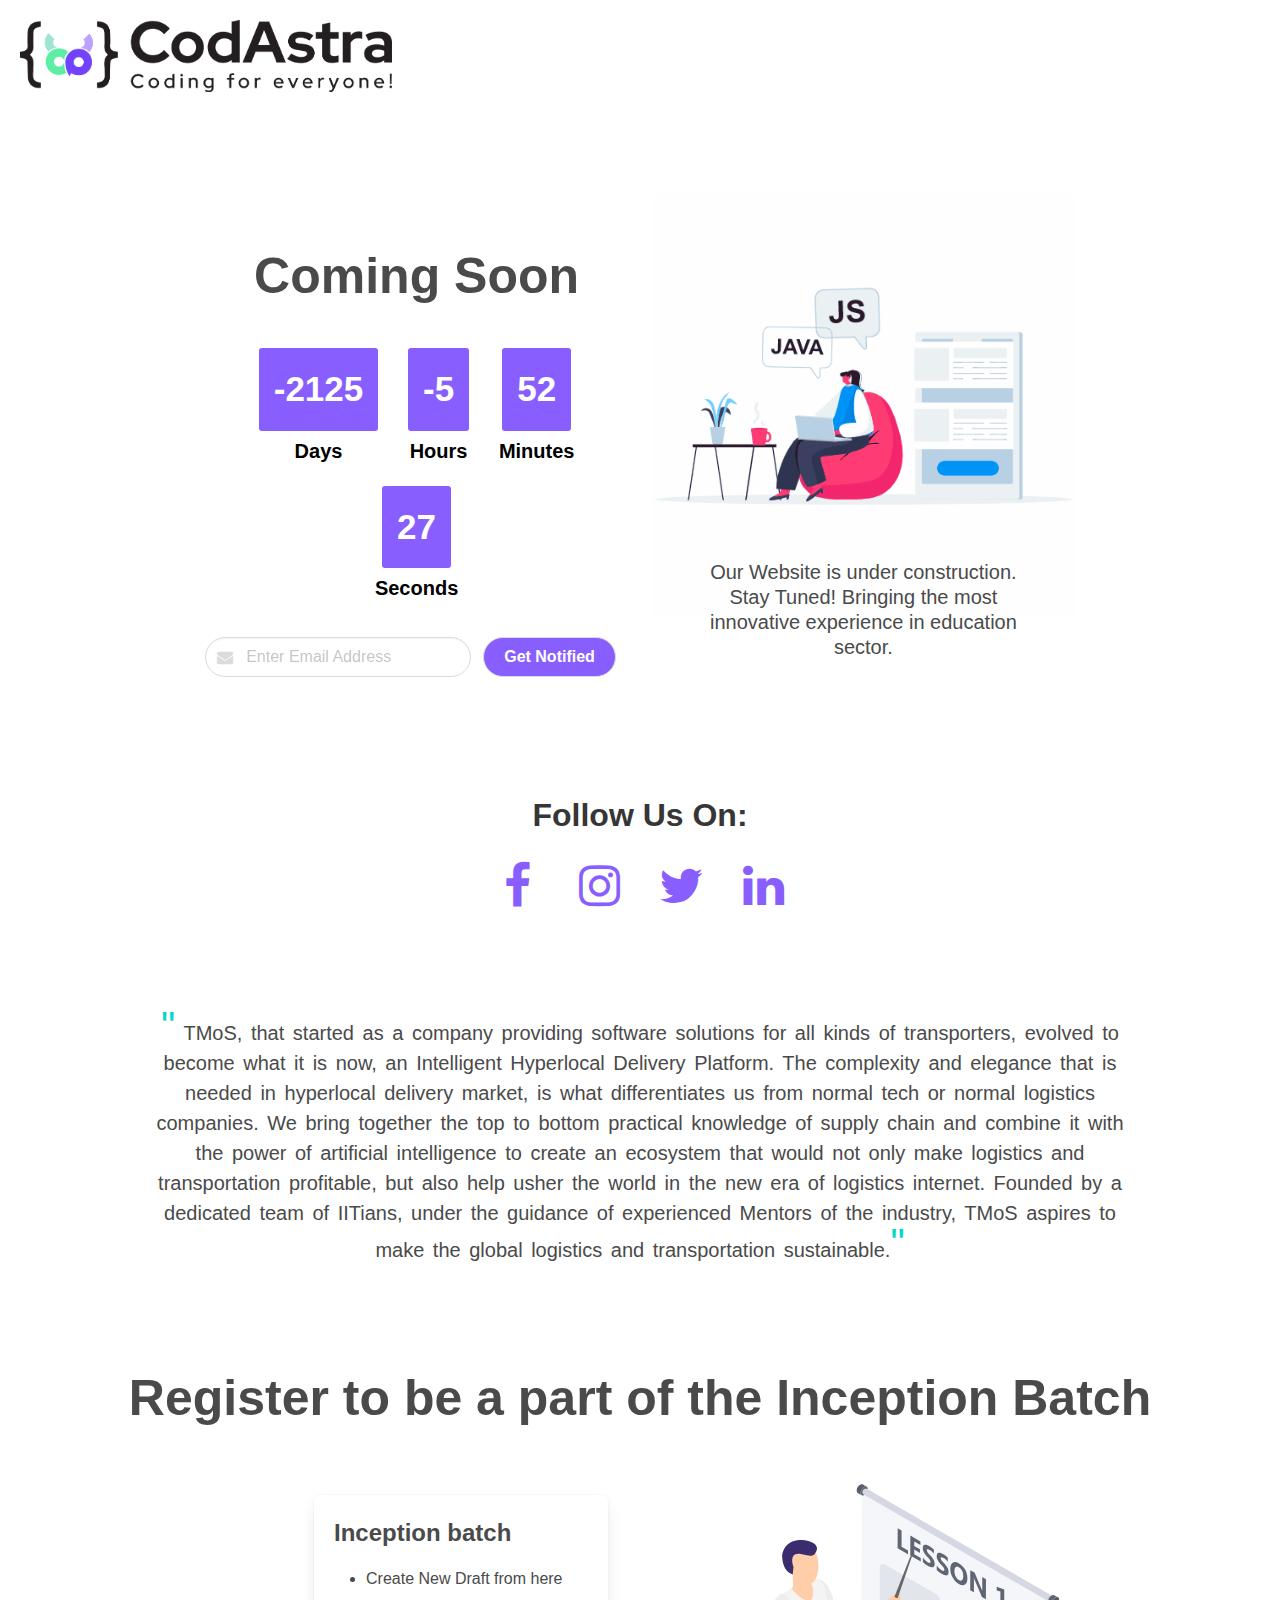
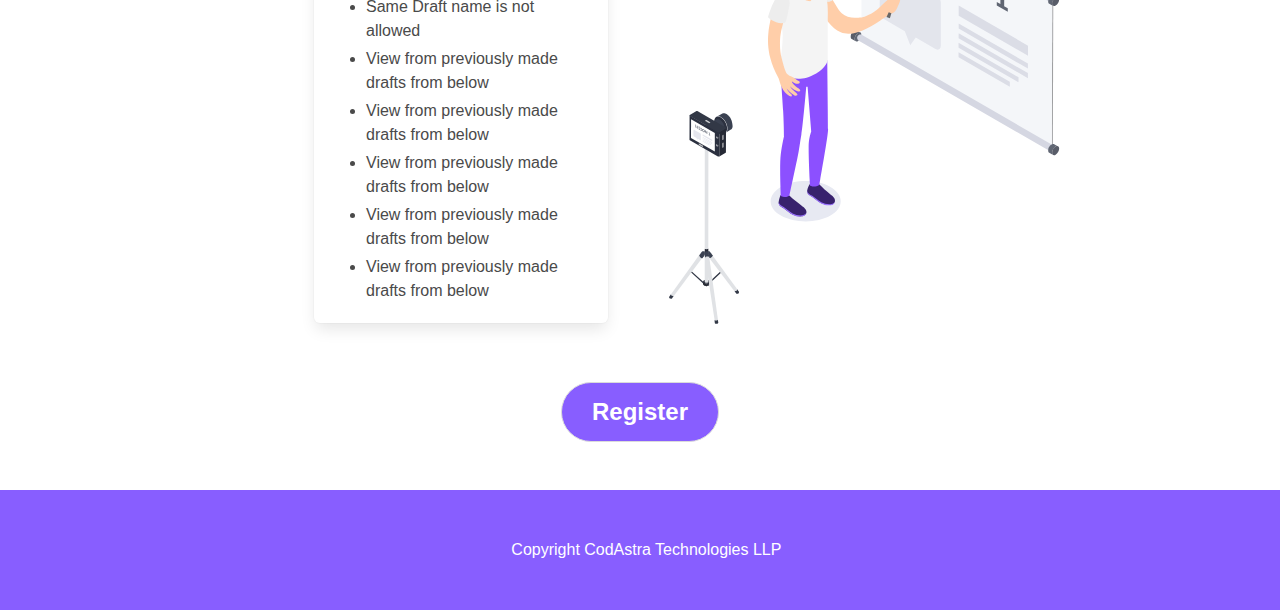
==== index.html @ ada277b2 "Mostly Done" ====
<!DOCTYPE html>
<html lang="en">

<head>
	<meta charset="UTF-8">
	<meta name="viewport" content="width=device-width, initial-scale=1.0">

	<link rel='icon' href='static/img/logo_purple.jpeg' type='image/x-icon'>

	<link rel="stylesheet" href="static/css/bulma.css">
	<!--  Adding Bulma with divided  -->

	<link rel="stylesheet" href="static/css/bulma.calender.css">
	<!--  Adding Bulma with Calender  -->

	<link rel="stylesheet" href="static/css/index.css">
	<!--  Adding Index css file  -->

	<script type="text/javscript" src="static/js/vue.js"></script>
	<!--  Adding Vue JS file  -->

	<script type="text/javscript" src="static/js/axios.min.js"></script>
	<!--  Adding Axios JS file  -->

	<link rel="stylesheet" href="https://cdnjs.cloudflare.com/ajax/libs/font-awesome/4.7.0/css/font-awesome.min.css">
	<!-- Adding CDN based Font Awesome File for icons -->

	<title>CodAstra</title>
</head>

<body>

	<div id="full-page-content">

		<section class="header-container">
			<div class="logo-container">
				<a href="/" class="">
					<img src="static/img/Logo.png" alt="LOGO" class="logo-img">
				</a>
			</div>

		</section>

		<br>
		<br>
		<br>
		<br>
		<br>

		<section class="hero">
			<div class="hero-body has-text-centered panel-1-container">

				<div class="columns is-centered is-vcentered">
					<div class="column">
						<div class="container coming-soon-container">
							<div class="heading-title">
								Coming Soon
							</div>

							<br>

							<div class="clock-container">
								<div id="clockdiv">
									<div>
										<span class="days"></span>
										<div class="smalltext">Days</div>
									</div>
									<div>
										<span class="hours"></span>
										<div class="smalltext">Hours</div>
									</div>
									<div>
										<span class="minutes"></span>
										<div class="smalltext">Minutes</div>
									</div>
									<div>
										<span class="seconds"></span>
										<div class="smalltext">Seconds</div>
									</div>
								</div>
							</div>

							<br>

							<div class="container">
								<div class="notify-container">
									<div class="field is-grouped">
										<p class="control has-icons-left">
											<input class="input is-rounded" name="email" type="email"
												placeholder="Enter Email Address">
											<span class="icon is-small is-left">
												<i class="fa fa-envelope"></i>
											</span>
										</p>
										<p class="control">
											<a class="button get-notified-button is-rounded">
												Get Notified
											</a>
										</p>
									</div>
								</div>
							</div>

						</div>
					</div>
					<div class="column">
						<div class="work-gif-container">
							<img src="static/img/Work.gif" alt="Upwards and Onwards" class="work-gif">
							<div class="subtitle construction-text-container">
								Our Website is under construction. Stay Tuned! Bringing the most innovative experience
								in
								education sector.
							</div>
						</div>
					</div>
				</div>
			</div>
		</section>

		<br>
		<br>
		<br>

		<section class="hero">
			<div class="hero-body is-primary has-text-centered">
				<p class="title follow-us-on-text">Follow Us On:</p>
				<div class="social-media-container">
					<div class="columns is-centered is-vcentered">
						<div>
							<a href="https://www.facebook.com/CodAstra/" target="_blank">
								<div class="column social-media-icon-container">
									<i class="fa fa-facebook fa-3x social-media-icon"></i>
								</div>
							</a>
						</div>
						<div>
							<a href="https://www.instagram.com/codastra.online/" target="_blank">
								<div class="column social-media-icon-container">
									<i class="fa fa-instagram fa-3x social-media-icon"></i>
								</div>
							</a>
						</div>
						<div>
							<a href="https://twitter.com/CodAstra" target="_blank">
								<div class="column social-media-icon-container">
									<i class="fa fa-twitter fa-3x social-media-icon"></i>
								</div>
							</a>
						</div>
						<div>
							<a href="" target="_blank">
								<div class="column social-media-icon-container">
									<i class="fa fa-linkedin fa-3x social-media-icon"></i>
								</div>
							</a>
						</div>
					</div>
					<!-- <i class="fa fa-facebook fa-3x social-media-icon"></i>
				<i class="fa fa-instagram fa-3x social-media-icon"></i>
				<i class="fa fa-twitter fa-3x social-media-icon"></i>
				<i class="fa fa-linkedin fa-3x social-media-icon"></i> -->
				</div>
			</div>
		</section>

		<section class="hero">
			<div class="hero-body has-text-centered">
				<div class="about-us-container">
					<p> <span>"</span> TMoS, that started as a company providing software solutions for all kinds of
						transporters, evolved to become what it is now, an Intelligent Hyperlocal Delivery Platform.


						The complexity and elegance that is needed in hyperlocal delivery market, is what differentiates
						us
						from normal tech or normal logistics companies. We bring together the top to bottom practical
						knowledge of supply chain and combine it with the power of artificial intelligence to create an
						ecosystem that would not only make logistics and transportation profitable, but also help usher
						the
						world in the new era of logistics internet.


						Founded by a dedicated team of IITians, under the guidance of experienced Mentors of the
						industry,
						TMoS aspires to make the global logistics and transportation sustainable.<span>"</span></p>
				</div>
			</div>
		</section>

		<section class="hero">
			<div class="hero-body has-text-centered">
				<div class="container">
					<div class="heading-title">
						Register to be a part of the Inception Batch
					</div>
				</div>
		</section>

		<section class="hero">

			<div class="columns is-centered is-vcentered">
				<div class="column">
					<div class="batch-detail-container">
						<div class="box">
							<div class="content">
								<span class="has-text-weight-bold is-size-4 has-text-centered">Inception batch</span>
								<ul class="has-text-weight-light is-size-6 has-text-left">
									<li>Create New Draft from here</li>
									<li>Same Draft name is not allowed</li>
									<li>View from previously made drafts from below</li>
									<li>View from previously made drafts from below</li>
									<li>View from previously made drafts from below</li>
									<li>View from previously made drafts from below</li>
									<li>View from previously made drafts from below</li>
								</ul>
							</div>
						</div>
					</div>

				</div>
				<div class="column">
					<div class="school-img-container">
						<img src="static/img/school.svg" alt="Upwards and Onwards" class="school-img">
					</div>
				</div>
			</div>


		</section>

		<section class="hero">
			<div class="hero-body has-text-centered">
				<div>
					<button onclick="OpenOverlay()"
						class="button is-rounded is-large get-notified-button">Register</button>
				</div>
			</div>
		</section>

		<section class="hero is-bold footer-container">
			<div class="hero-body has-text-centered">
				<div class="">
					Copyright CodAstra Technologies LLP
				</div>
			</div>
		</section>

	</div>


	<div id="overlay-screen-container" class="is-overlay hide has-text-centered">
		<div id="overlay-screen">
			<!-- <div class="close-overlay-container">
				<i class="fa fa-times fa-4x"></i>
			</div> -->
			<div class="box iframe-container">
				<iframe
					src="https://docs.google.com/forms/d/e/1FAIpQLSe2VGXxbp8G7Xzz7P6N_aWl7wgMdz8MO_cA-KsNht53uawTnw/viewform?embedded=true"
					width="840" height="800" frameborder="0" marginheight="0" marginwidth="0">
					Loading…
				</iframe>
			</div>
		</div>
	</div>


	<!-- Adding JS below -->
	<script src="static/js/index.js"></script>

</body>

</html>
---- static/css/index.css ----
.header-container {
	left: 0px;
	right: 0px;
	top: 0px;
	max-height: 200px;
	overflow: hidden;
	padding: 20px;
}

.logo-container {
	object-fit: cover;
	max-width: 30%;
}

.logo-img {
	max-height: 100%;
	width: 100%;
}

.panel-1-container {
	padding-bottom: 0px;
	padding-top: 0px;
}

.coming-soon-container {
	margin-left: 30%;
	/* padding-right: 10px; */
}

.heading-title {
	font-size: 50px;
	font-weight: 900;
}

.notify-container {
	margin: auto;
	width: 450px;
}

.work-gif-container {
	margin-right: 30%;
}

.work-gif {
	margin-bottom: -15%;
	margin-top: -15%;
}

/* Codepen Timer CSS */

#clockdiv {
	font-family: sans-serif;
	color: #ffffff;
	display: inline-block;
	font-weight: 100;
	text-align: center;
	font-size: 35px;
}

#clockdiv>div {
	padding: 10px;
	border-radius: 3px;
	background: #ffffff;
	display: inline-block;
}

#clockdiv div>span {
	padding: 15px;
	border-radius: 3px;
	font-weight: bold;
	background: #885eff;
	display: inline-block;
}

.smalltext {
	padding-top: 5px;
	font-size: 20px;
	font-weight: bold;
	color: rgb(0, 0, 0);
}

.get-notified-button {
	background-color: #885eff;
	color: #ffffff;
	font-weight: bold;
}

.construction-text-container {
	width: 82%;
	margin: auto;
}

.follow-us-on-text {
	margin-bottom: 20px;
}

.social-media-container {
	max-width: 30%;
	margin: auto;
}

.social-media-icon-container {
	border-radius: 50%;
	color: rgb(136, 94, 255);
	cursor: pointer;
	width: 82px;
	height: 82px;
	vertical-align: middle;
}

.social-media-icon {
	padding-top: 5px;
}

.social-media-icon-container:hover {
	background-color: #885eff;
	color: #ffffff;
	box-shadow: 0 4px 8px 0 rgba(0, 0, 0, 0.2), 0 6px 20px 0 rgba(0, 0, 0, 0.19);

}

.about-us-container {
	word-spacing: 3px;
	line-height: 30px;
	padding-left: 10%;
	padding-right: 10%;
	padding-top: 0px;
}

.about-us-container p {
	font-size: 20px;
}

.about-us-container p span {
	font-size: 40px;
	color: rgb(5, 216, 195);
}

.batch-detail-container {
	width: 50%;
	padding-right: 20px;
	float: right;
}

/* .school-img-container {
	object-fit: cover;
	margin: 20%;
} */

.school-img-container {
	margin-right: 30%;
	height: 50vh;
	object-fit: scale-down;
}

.school-img {
	max-height: 100%;
}

.footer-container {
	background-color: #885eff;
	margin-right: -1%;
	color: #ffffff;
}

.hide {
	display: none;
}

#overlay-screen-container {
    background-color: rgba(0, 0, 0, 0.7);
    position:fixed;
    width:100%;
    height:100%;
    top:0px;
    left:0px;
    z-index:1000;
}

.overlay-screen {
	/* background-color: rgba(0, 0, 0, 0.2); */
}

.iframe-container {
	background-color: rgba(0, 0, 0, 0.2);
	/* max-height: 80%;
	vertical-align: middle;
	overflow: scroll; */
}

/* .close-overlay-container {
	right: 0px;
	cursor: pointer;
} */
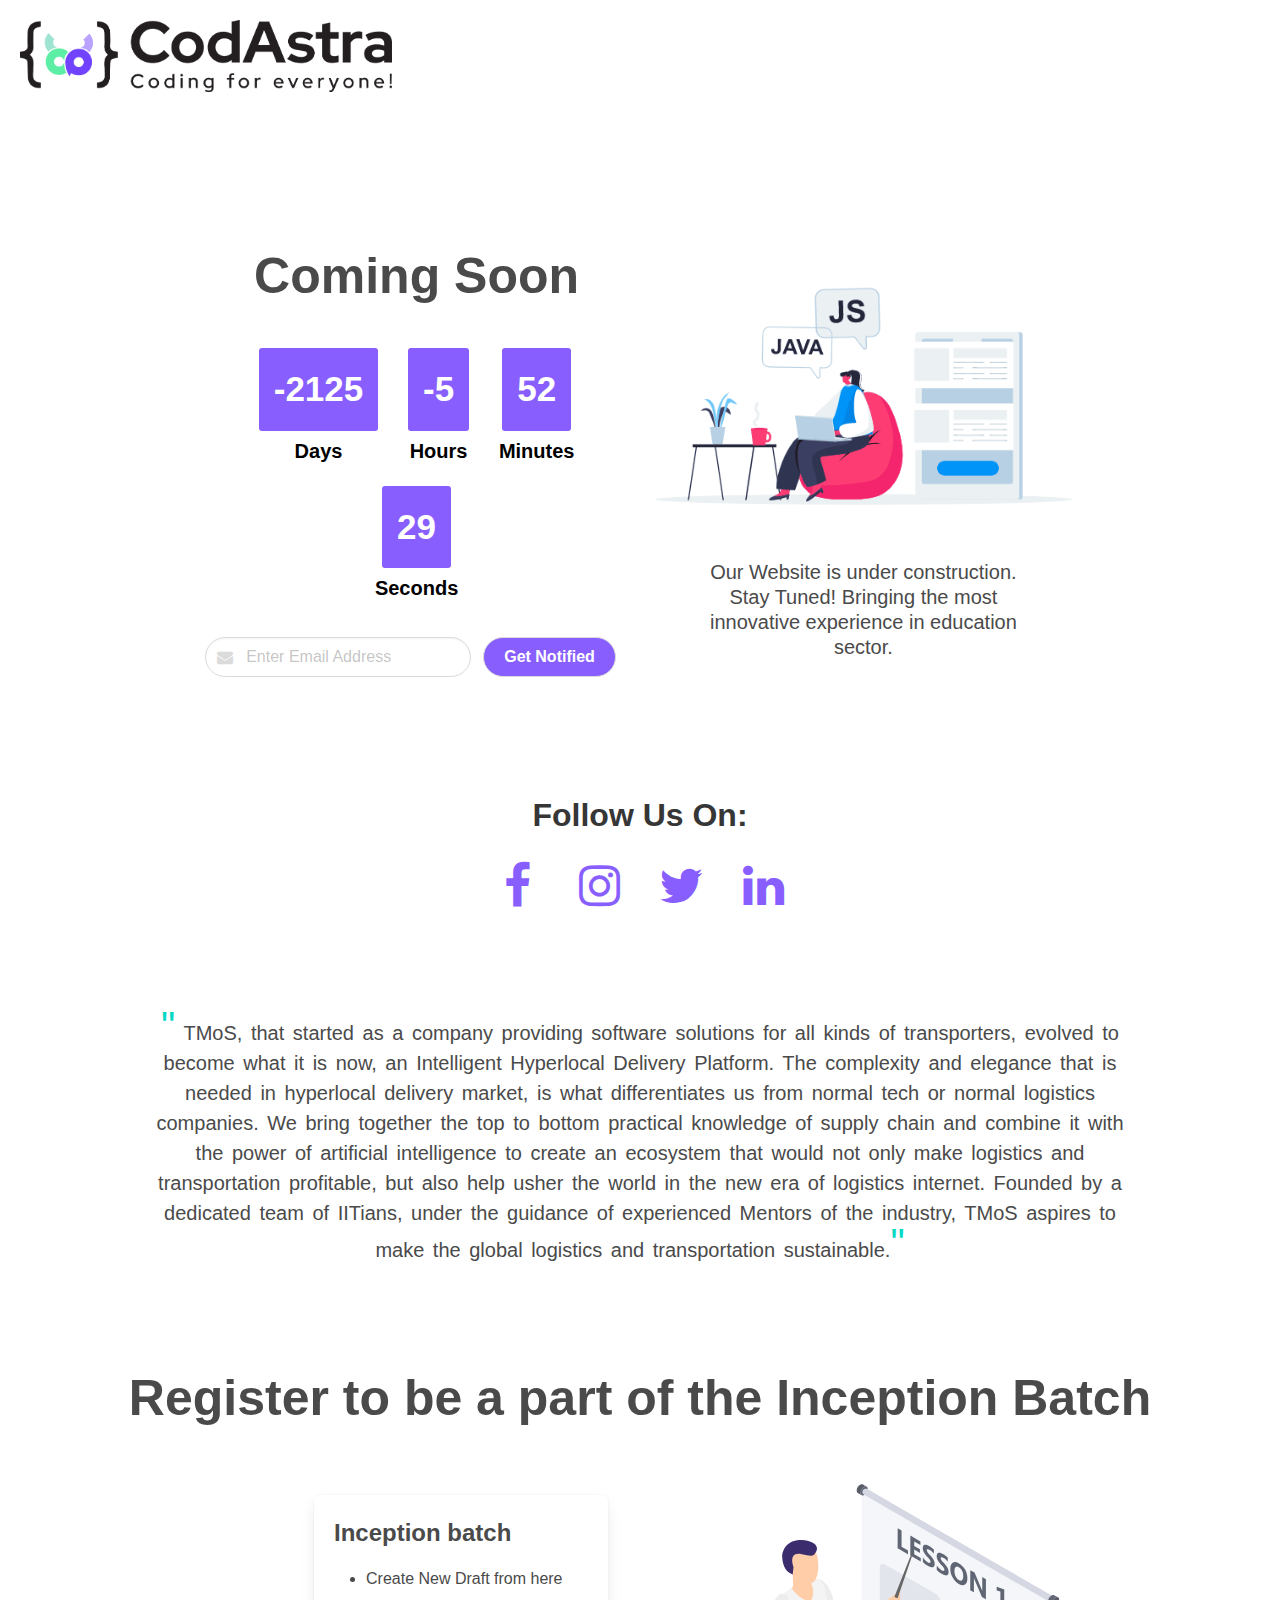
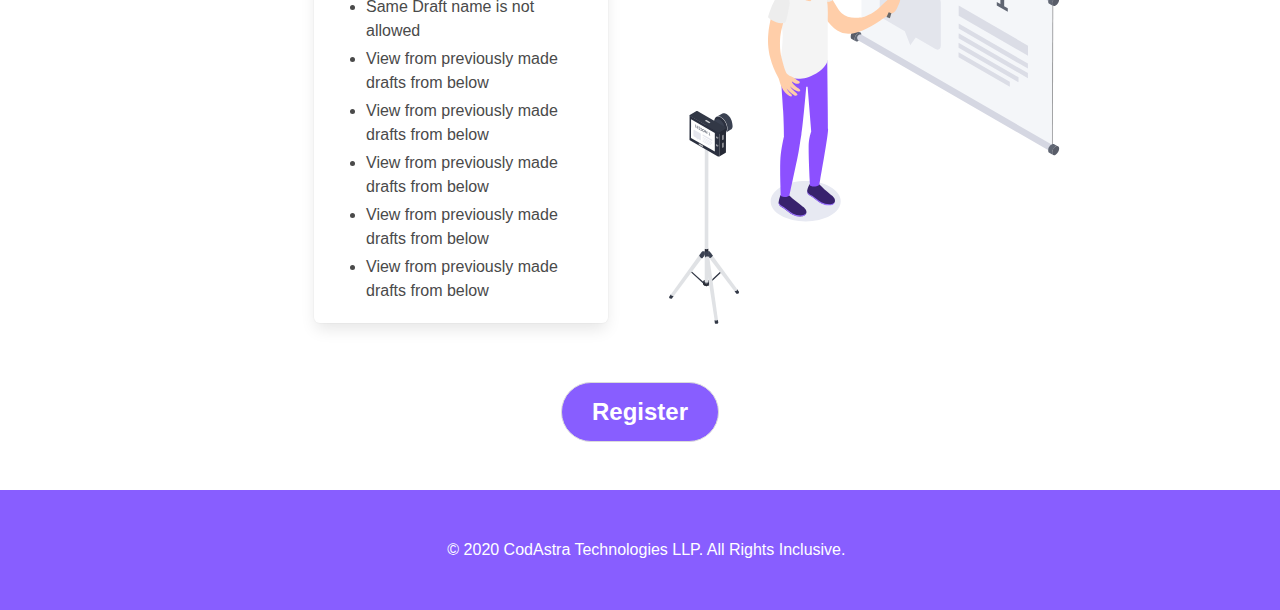
==== commit 1a5778a3: "About page completed" ====
--- a/index.html
+++ b/index.html
@@ -22,6 +22,8 @@
 	<script type="text/javscript" src="static/js/axios.min.js"></script>
 	<!--  Adding Axios JS file  -->
 
+	<script src="static/js/smtp.js"></script>
+	<!-- Adding SMTP js file -->
 	<link rel="stylesheet" href="https://cdnjs.cloudflare.com/ajax/libs/font-awesome/4.7.0/css/font-awesome.min.css">
 	<!-- Adding CDN based Font Awesome File for icons -->
 
@@ -239,7 +241,7 @@
 		<section class="hero is-bold footer-container">
 			<div class="hero-body has-text-centered">
 				<div class="">
-					Copyright CodAstra Technologies LLP
+					&copy; 2020 CodAstra Technologies LLP. All Rights Inclusive.
 				</div>
 			</div>
 		</section>
--- a/static/css/index.css
+++ b/static/css/index.css
@@ -168,7 +168,7 @@
 }
 
 #overlay-screen-container {
-    background-color: rgba(0, 0, 0, 0.7);
+    background-color: rgba(0, 0, 0, 0.8);
     position:fixed;
     width:100%;
     height:100%;
@@ -182,7 +182,7 @@
 }
 
 .iframe-container {
-	background-color: rgba(0, 0, 0, 0.2);
+	background-color: rgba(0, 0, 0, 0.1);
 	/* max-height: 80%;
 	vertical-align: middle;
 	overflow: scroll; */
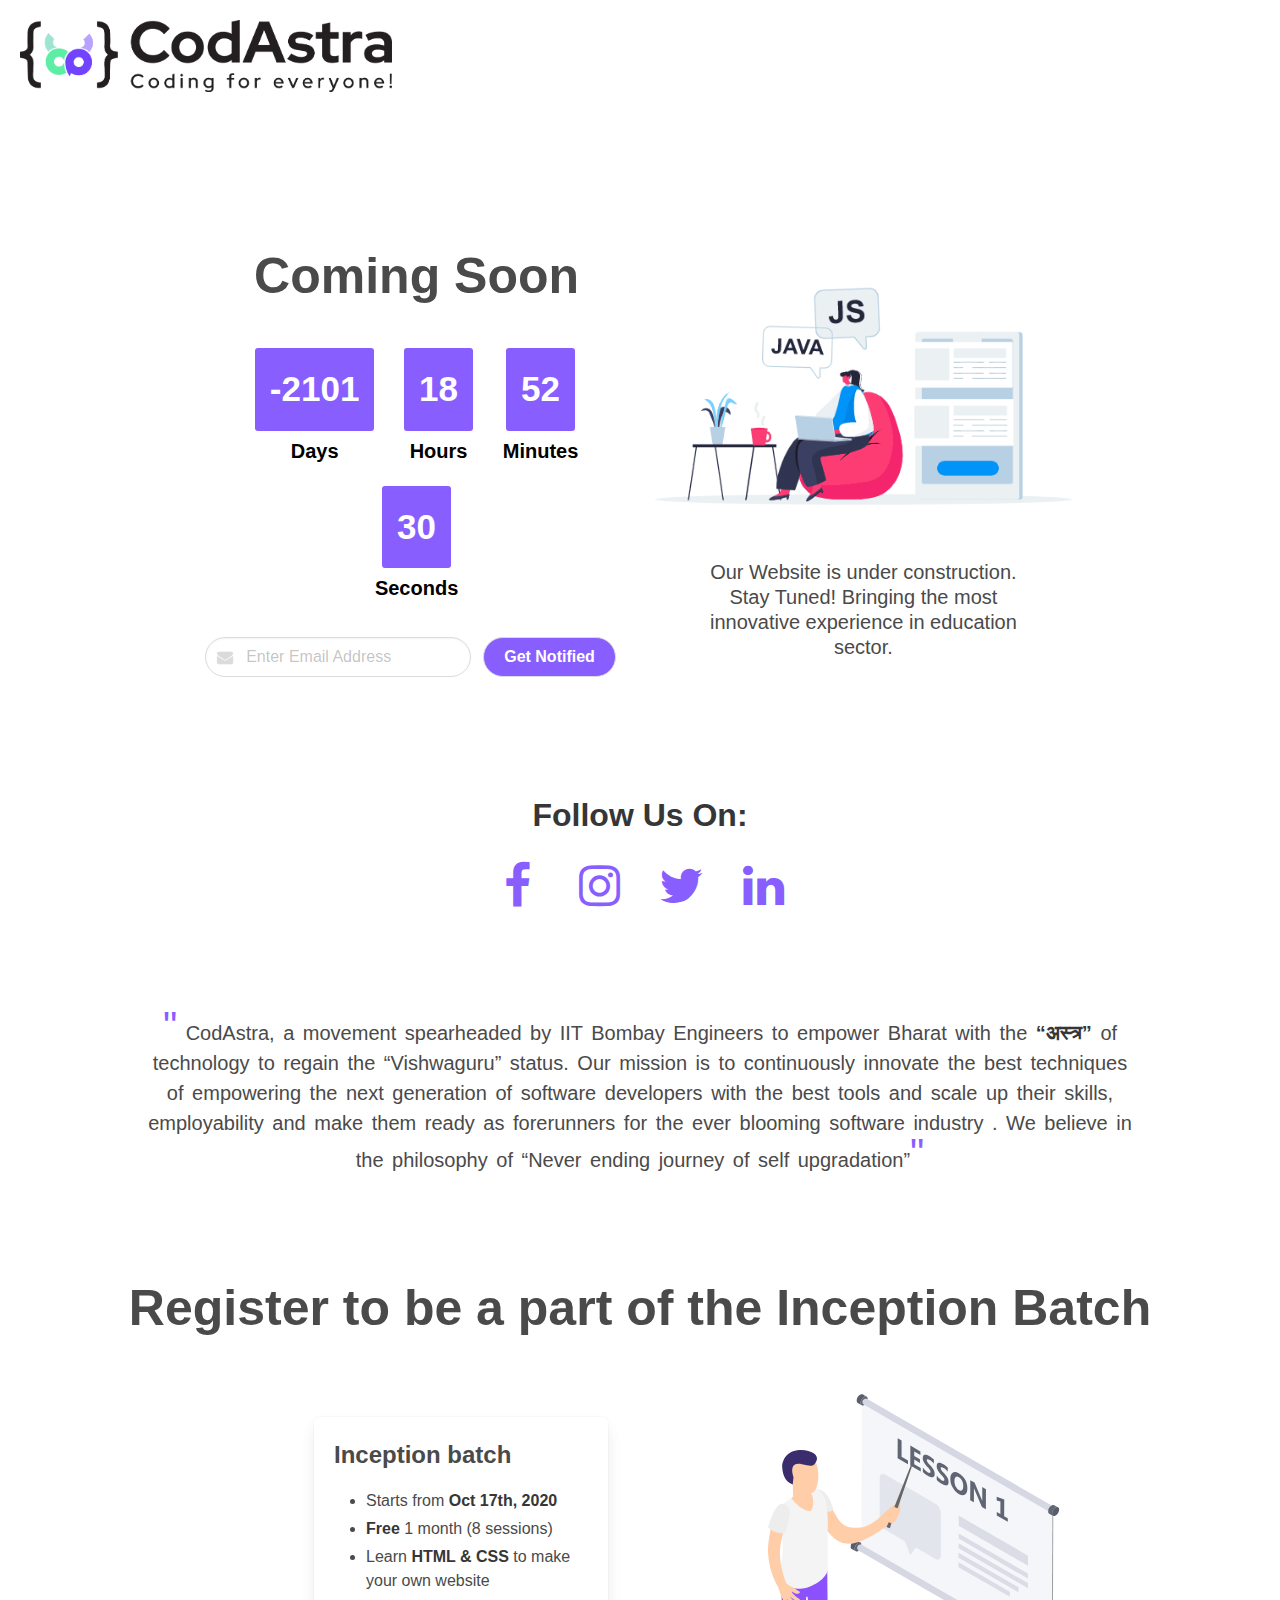
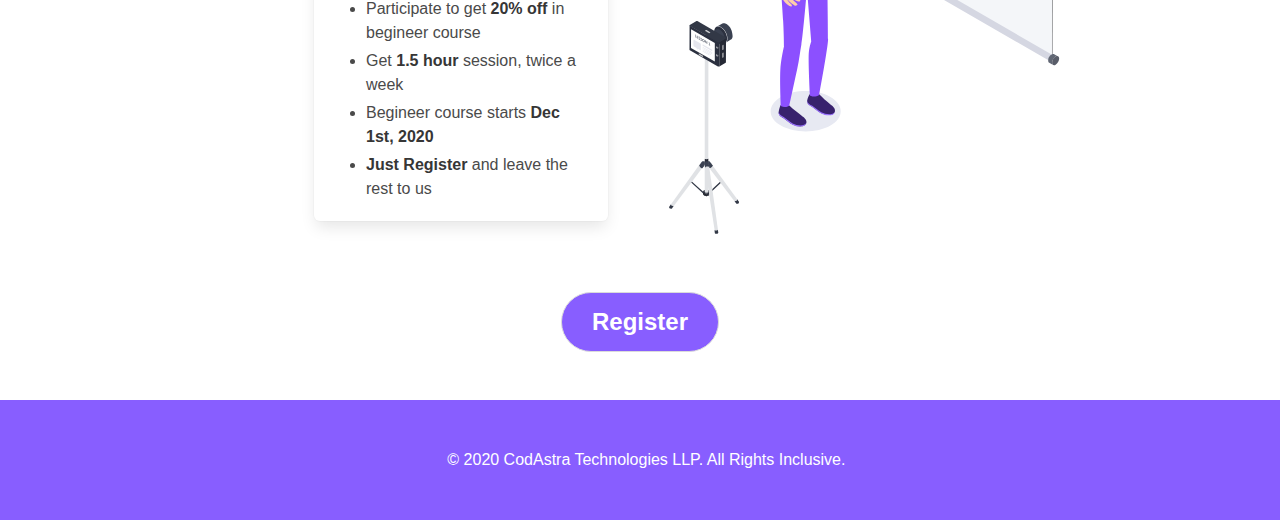
==== commit e0992045: "Web version ready" ====
--- a/index.html
+++ b/index.html
@@ -109,9 +109,8 @@
 						<div class="work-gif-container">
 							<img src="static/img/Work.gif" alt="Upwards and Onwards" class="work-gif">
 							<div class="subtitle construction-text-container">
-								Our Website is under construction. Stay Tuned! Bringing the most innovative experience
-								in
-								education sector.
+								<span>Our Website is under construction. Stay Tuned! Bringing the most innovative experience
+								in education sector.</span>
 							</div>
 						</div>
 					</div>
@@ -157,10 +156,6 @@
 							</a>
 						</div>
 					</div>
-					<!-- <i class="fa fa-facebook fa-3x social-media-icon"></i>
-				<i class="fa fa-instagram fa-3x social-media-icon"></i>
-				<i class="fa fa-twitter fa-3x social-media-icon"></i>
-				<i class="fa fa-linkedin fa-3x social-media-icon"></i> -->
 				</div>
 			</div>
 		</section>
@@ -168,22 +163,10 @@
 		<section class="hero">
 			<div class="hero-body has-text-centered">
 				<div class="about-us-container">
-					<p> <span>"</span> TMoS, that started as a company providing software solutions for all kinds of
-						transporters, evolved to become what it is now, an Intelligent Hyperlocal Delivery Platform.
-
-
-						The complexity and elegance that is needed in hyperlocal delivery market, is what differentiates
-						us
-						from normal tech or normal logistics companies. We bring together the top to bottom practical
-						knowledge of supply chain and combine it with the power of artificial intelligence to create an
-						ecosystem that would not only make logistics and transportation profitable, but also help usher
-						the
-						world in the new era of logistics internet.
-
-
-						Founded by a dedicated team of IITians, under the guidance of experienced Mentors of the
-						industry,
-						TMoS aspires to make the global logistics and transportation sustainable.<span>"</span></p>
+					<p> <span>"</span> CodAstra, a movement spearheaded by IIT Bombay Engineers to empower Bharat with the <strong>“अस्त्र”</strong> of technology to regain
+						the “Vishwaguru” status. Our mission is to continuously innovate the best techniques of empowering the next generation of software
+						developers with the best tools and  scale up their skills, employability and make them ready  as forerunners for the ever blooming
+						software industry . We believe in the philosophy of “Never ending journey of self upgradation”<span>"</span></p>
 				</div>
 			</div>
 		</section>
@@ -206,13 +189,13 @@
 							<div class="content">
 								<span class="has-text-weight-bold is-size-4 has-text-centered">Inception batch</span>
 								<ul class="has-text-weight-light is-size-6 has-text-left">
-									<li>Create New Draft from here</li>
-									<li>Same Draft name is not allowed</li>
-									<li>View from previously made drafts from below</li>
-									<li>View from previously made drafts from below</li>
-									<li>View from previously made drafts from below</li>
-									<li>View from previously made drafts from below</li>
-									<li>View from previously made drafts from below</li>
+									<li>Starts from <strong>Oct 17th, 2020</strong></li>
+									<li><strong>Free</strong> 1 month (8 sessions)</li>
+									<li>Learn <strong>HTML & CSS</strong> to make your own website</li>
+									<li>Participate to get <strong>20% off</strong> in begineer course</li>
+									<li>Get <strong>1.5 hour</strong> session, twice a week</li>
+									<li>Begineer course starts <strong>Dec 1st, 2020</strong></li>
+									<li><strong>Just Register</strong> and leave the rest to us</li>
 								</ul>
 							</div>
 						</div>
--- a/static/css/index.css
+++ b/static/css/index.css
@@ -133,7 +133,7 @@
 
 .about-us-container p span {
 	font-size: 40px;
-	color: rgb(5, 216, 195);
+	color: #885eff;
 }
 
 .batch-detail-container {
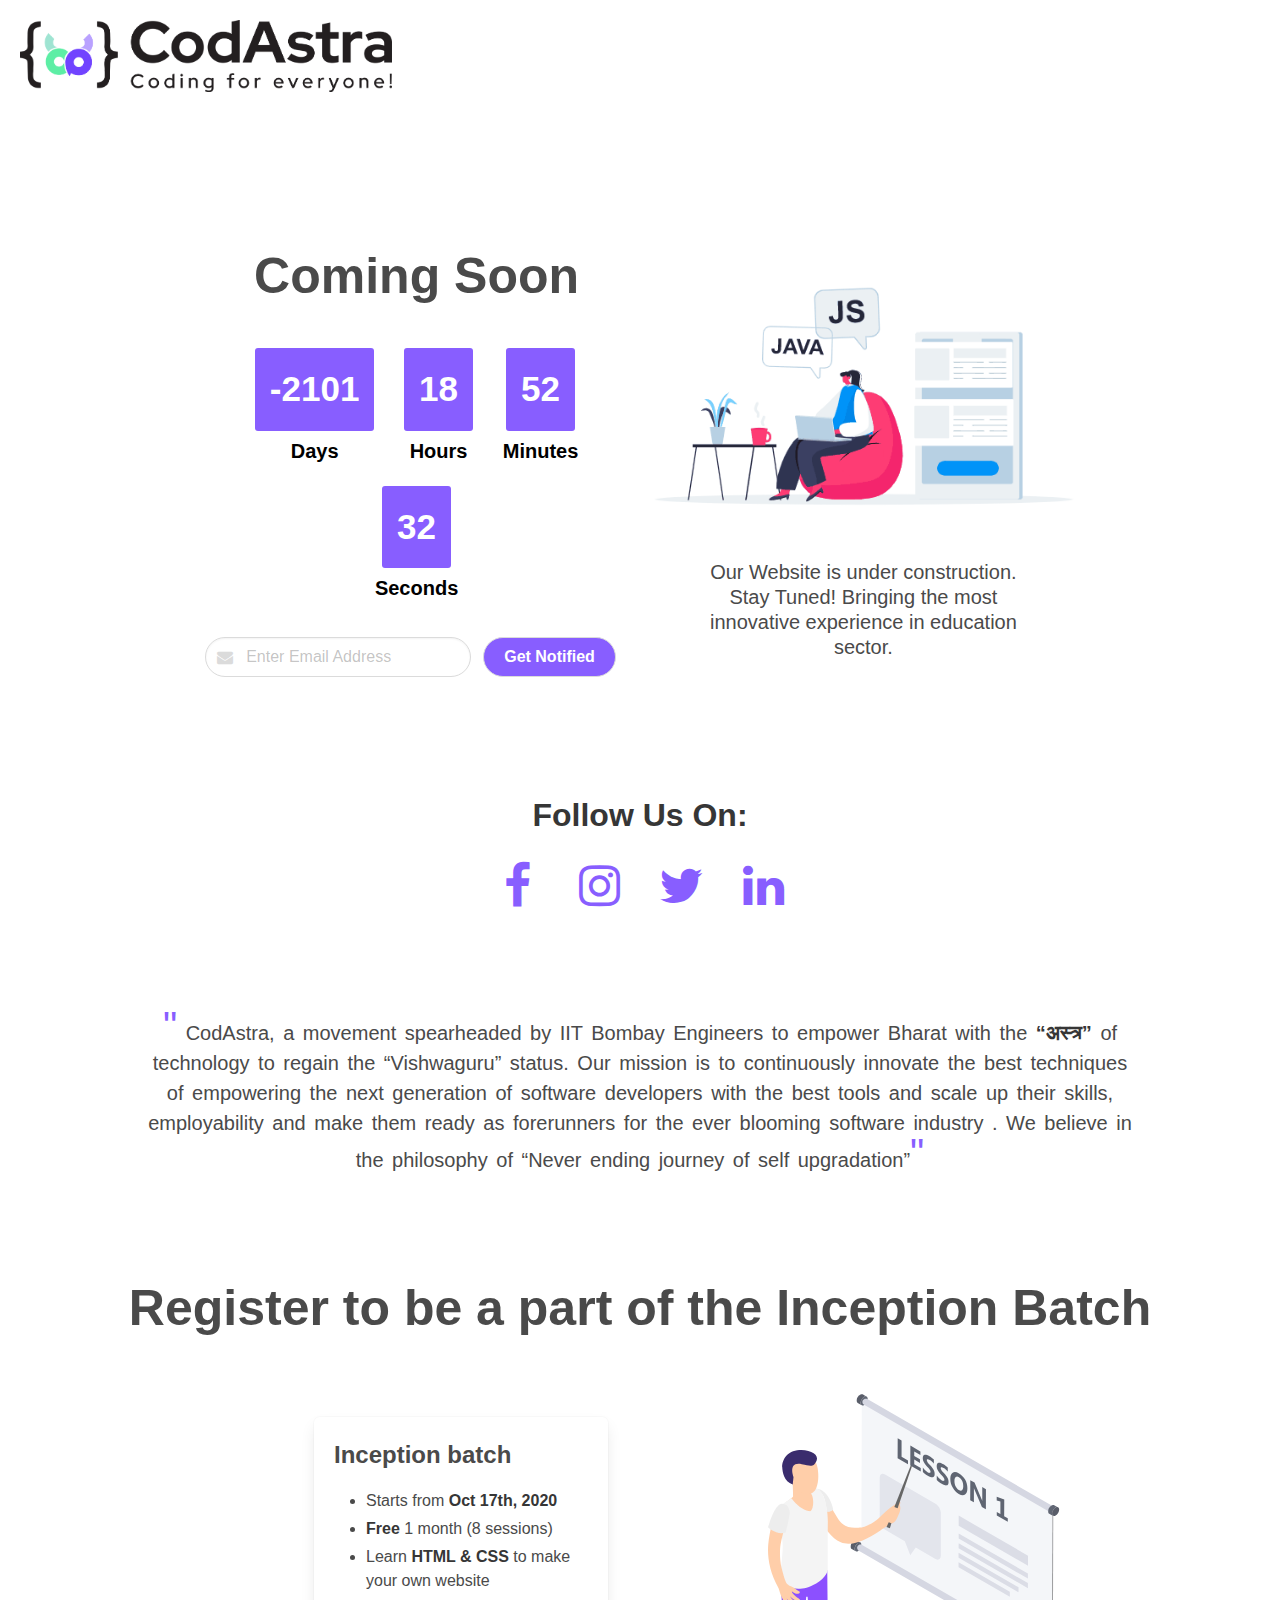
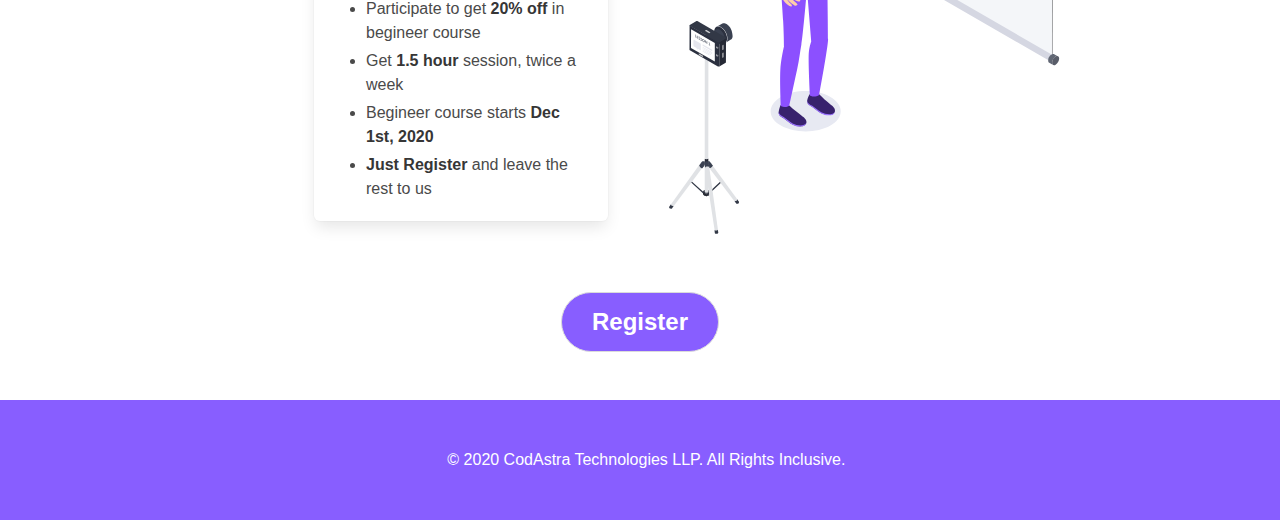
==== commit 43a209f1: "favicon made" ====
--- a/index.html
+++ b/index.html
@@ -5,7 +5,7 @@
 	<meta charset="UTF-8">
 	<meta name="viewport" content="width=device-width, initial-scale=1.0">
 
-	<link rel='icon' href='static/img/logo_purple.jpeg' type='image/x-icon'>
+	<link rel='icon' href='static/img/favicon.ico' type='image/x-icon'>
 
 	<link rel="stylesheet" href="static/css/bulma.css">
 	<!--  Adding Bulma with divided  -->
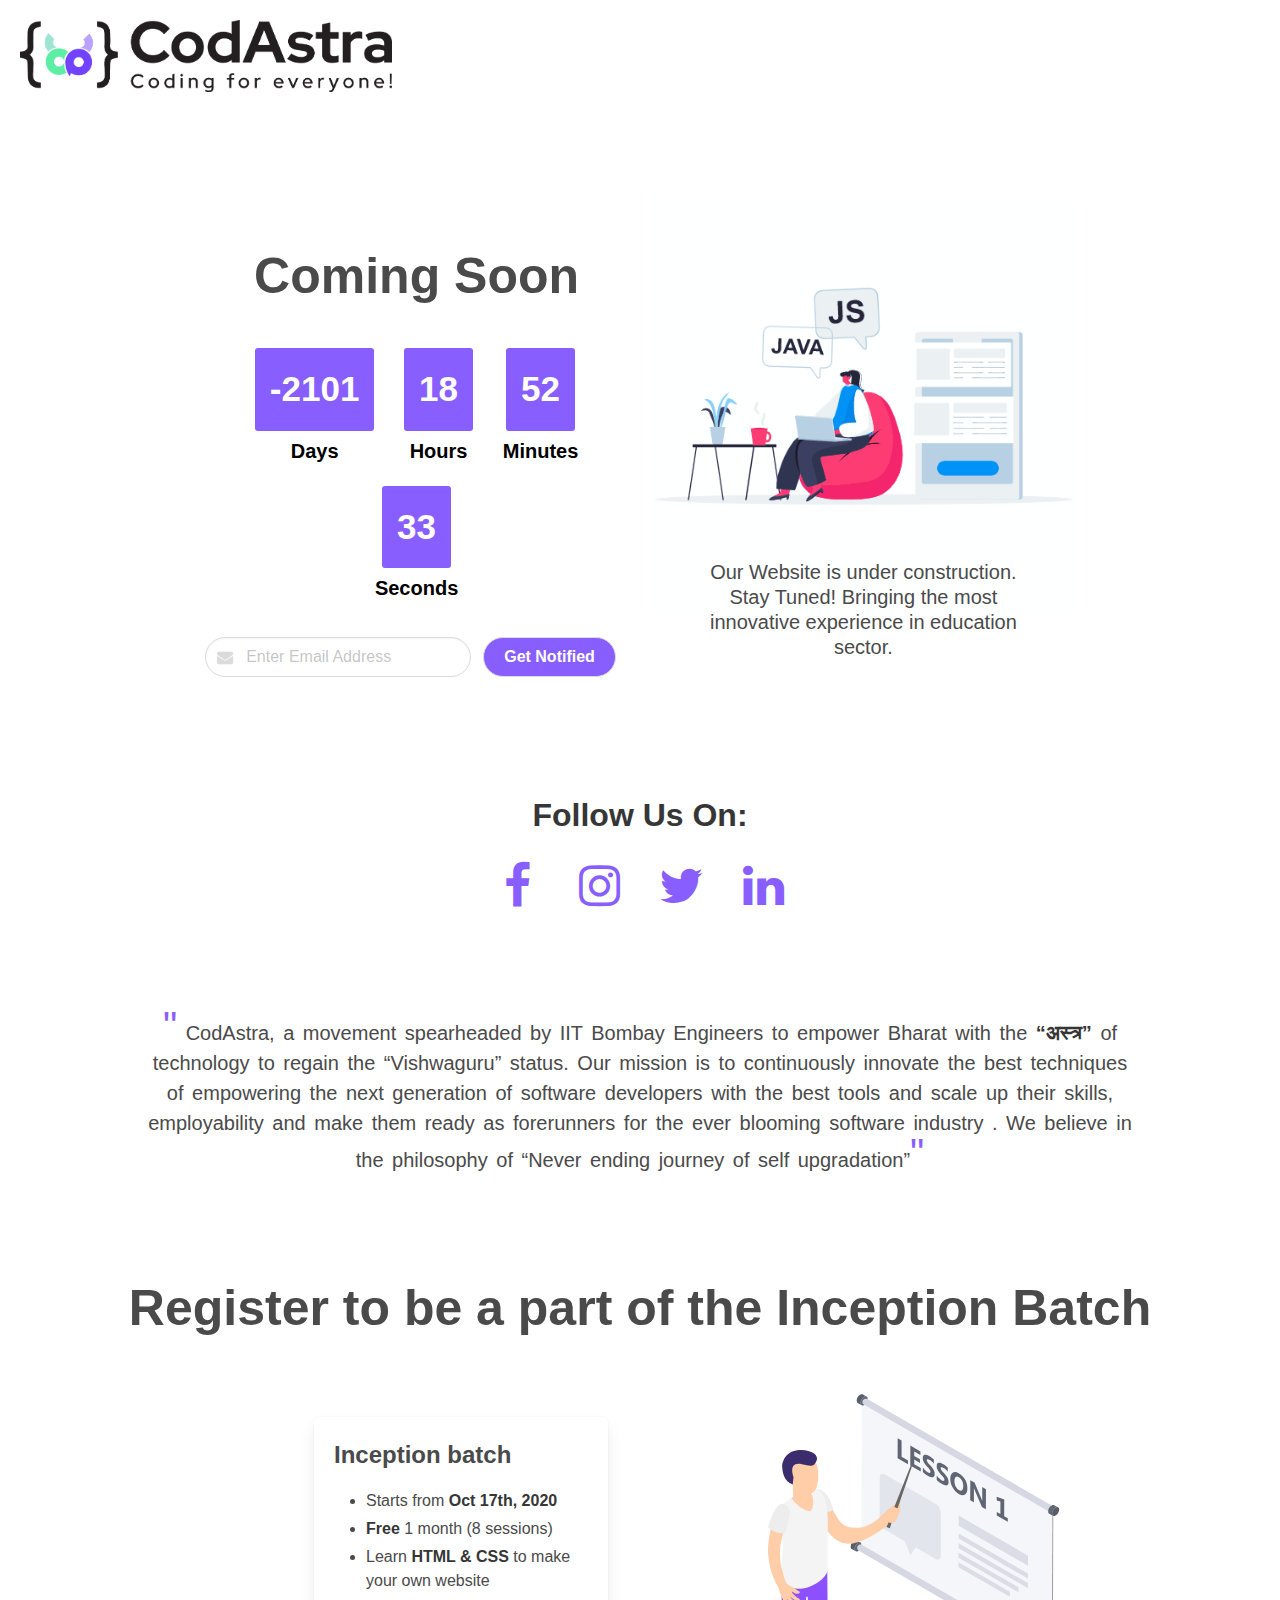
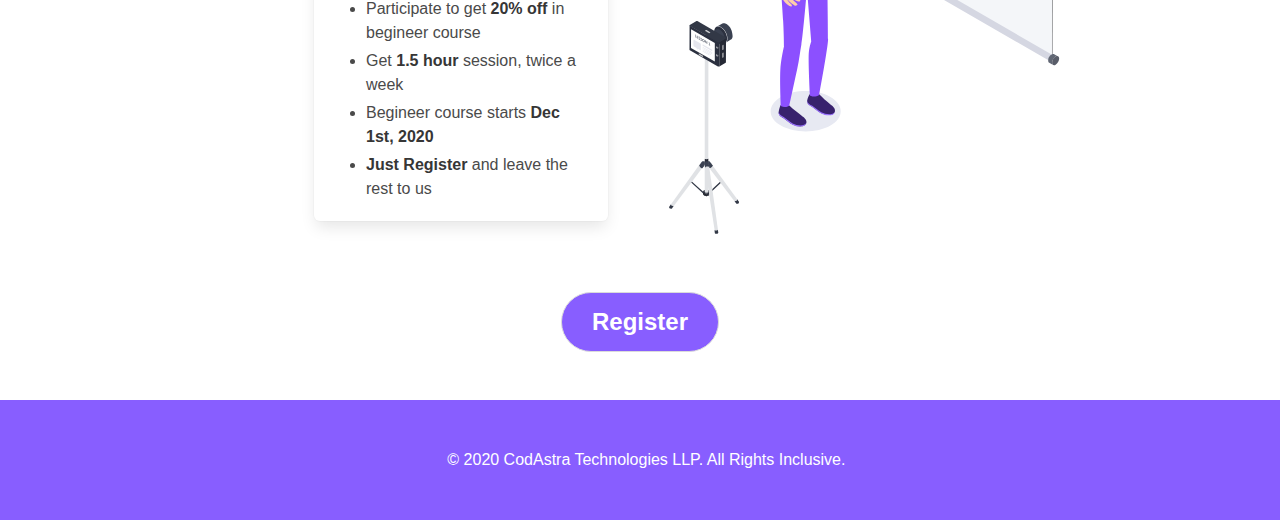
==== commit 2f03f469: "Google meta tag added in index" ====
--- a/index.html
+++ b/index.html
@@ -4,6 +4,9 @@
 <head>
 	<meta charset="UTF-8">
 	<meta name="viewport" content="width=device-width, initial-scale=1.0">
+
+	<meta name="google-site-verification" content="6bMYPaGXX0fCjIIKfyFpYN__Y8EJwJF0Ty5dPbvxd6M" />
+	<!-- Google Search verification meta tag -->
 
 	<link rel='icon' href='static/img/favicon.ico' type='image/x-icon'>
 
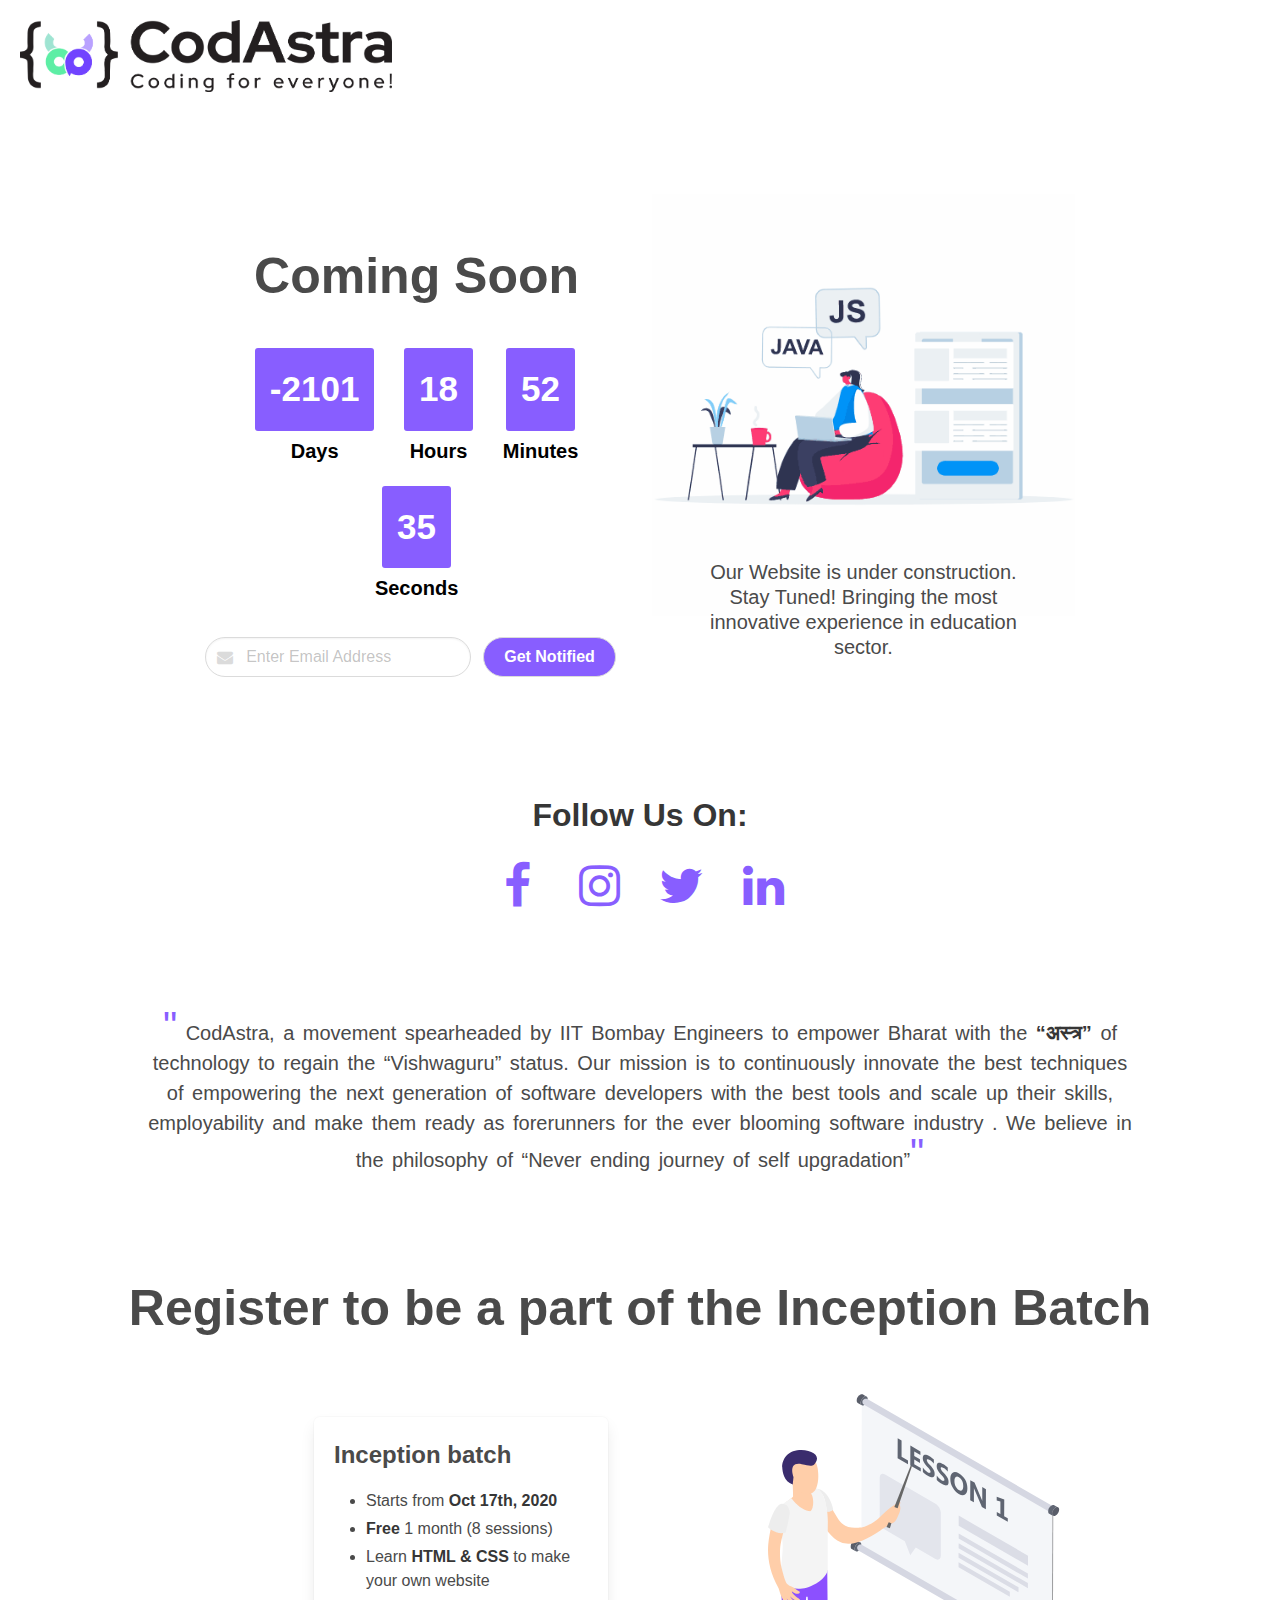
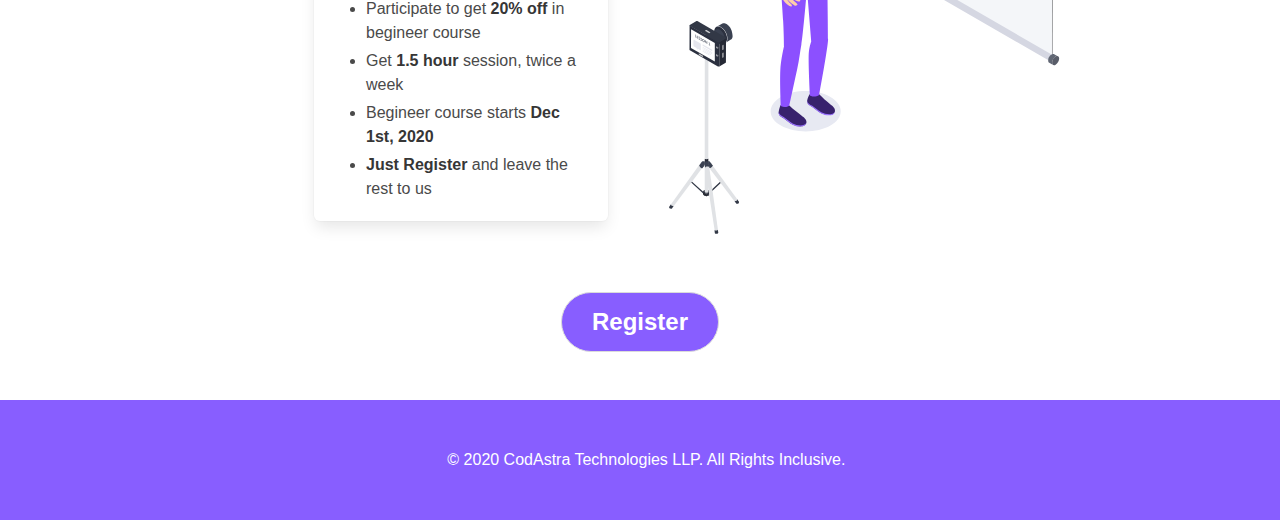
==== commit 9a1b03f3: "Overlay working good" ====
--- a/index.html
+++ b/index.html
@@ -7,6 +7,9 @@
 
 	<meta name="google-site-verification" content="6bMYPaGXX0fCjIIKfyFpYN__Y8EJwJF0Ty5dPbvxd6M" />
 	<!-- Google Search verification meta tag -->
+	<meta name="description"
+		content="Now everyone can be a coder. Codastra is a coding teching platform that empowers people of all age to not only learn but implement and make real life projects that they can be proud of.">
+
 
 	<link rel='icon' href='static/img/favicon.ico' type='image/x-icon'>
 
@@ -30,7 +33,7 @@
 	<link rel="stylesheet" href="https://cdnjs.cloudflare.com/ajax/libs/font-awesome/4.7.0/css/font-awesome.min.css">
 	<!-- Adding CDN based Font Awesome File for icons -->
 
-	<title>CodAstra</title>
+	<title>CodAstra - Coding for Everyone</title>
 </head>
 
 <body>
@@ -40,7 +43,7 @@
 		<section class="header-container">
 			<div class="logo-container">
 				<a href="/" class="">
-					<img src="static/img/Logo.png" alt="LOGO" class="logo-img">
+					<img src="static/img/Logo.png" alt="Codastra Coding for Everyone" class="logo-img">
 				</a>
 			</div>
 
@@ -110,10 +113,11 @@
 					</div>
 					<div class="column">
 						<div class="work-gif-container">
-							<img src="static/img/Work.gif" alt="Upwards and Onwards" class="work-gif">
+							<img src="static/img/Work.gif" alt="Learn Coding Java and C++ with codastra, become a developer" class="work-gif">
 							<div class="subtitle construction-text-container">
-								<span>Our Website is under construction. Stay Tuned! Bringing the most innovative experience
-								in education sector.</span>
+								<span>Our Website is under construction. Stay Tuned! Bringing the most innovative
+									experience
+									in education sector.</span>
 							</div>
 						</div>
 					</div>
@@ -166,10 +170,14 @@
 		<section class="hero">
 			<div class="hero-body has-text-centered">
 				<div class="about-us-container">
-					<p> <span>"</span> CodAstra, a movement spearheaded by IIT Bombay Engineers to empower Bharat with the <strong>“अस्त्र”</strong> of technology to regain
-						the “Vishwaguru” status. Our mission is to continuously innovate the best techniques of empowering the next generation of software
-						developers with the best tools and  scale up their skills, employability and make them ready  as forerunners for the ever blooming
-						software industry . We believe in the philosophy of “Never ending journey of self upgradation”<span>"</span></p>
+					<p> <span>"</span> CodAstra, a movement spearheaded by IIT Bombay Engineers to empower Bharat with
+						the <strong>“अस्त्र”</strong> of technology to regain
+						the “Vishwaguru” status. Our mission is to continuously innovate the best techniques of
+						empowering the next generation of software
+						developers with the best tools and scale up their skills, employability and make them ready as
+						forerunners for the ever blooming
+						software industry . We believe in the philosophy of “Never ending journey of self
+						upgradation”<span>"</span></p>
 				</div>
 			</div>
 		</section>
@@ -207,7 +215,7 @@
 				</div>
 				<div class="column">
 					<div class="school-img-container">
-						<img src="static/img/school.svg" alt="Upwards and Onwards" class="school-img">
+						<img src="static/img/school.svg" alt="School of Coding, learn to be a coder, coding classes" class="school-img">
 					</div>
 				</div>
 			</div>
@@ -218,7 +226,7 @@
 		<section class="hero">
 			<div class="hero-body has-text-centered">
 				<div>
-					<button onclick="OpenOverlay()"
+					<button onclick="overlayToggle()"
 						class="button is-rounded is-large get-notified-button">Register</button>
 				</div>
 			</div>
@@ -235,11 +243,8 @@
 	</div>
 
 
-	<div id="overlay-screen-container" class="is-overlay hide has-text-centered">
+	<!-- <div id="overlay-screen-container" class="is-overlay hide has-text-centered">
 		<div id="overlay-screen">
-			<!-- <div class="close-overlay-container">
-				<i class="fa fa-times fa-4x"></i>
-			</div> -->
 			<div class="box iframe-container">
 				<iframe
 					src="https://docs.google.com/forms/d/e/1FAIpQLSe2VGXxbp8G7Xzz7P6N_aWl7wgMdz8MO_cA-KsNht53uawTnw/viewform?embedded=true"
@@ -248,6 +253,25 @@
 				</iframe>
 			</div>
 		</div>
+	</div> -->
+
+	<!-- ----------------------------Overlay Creation---------------------------- -->
+
+	<div id="overlay-container-id" class="overlay hide">
+		<div class="overlay-cross-container">
+			<span class="icon has-text-light">
+				<i class="fa fa-times fa-3x" onclick="overlayToggle()"></i>
+			</span>
+		</div>
+		<div class="box overlay-box-container">
+
+			<iframe
+				src="https://docs.google.com/forms/d/e/1FAIpQLSe2VGXxbp8G7Xzz7P6N_aWl7wgMdz8MO_cA-KsNht53uawTnw/viewform?embedded=true"
+				width="95%" height="90%" frameborder="0" marginheight="10px" marginwidth="10px">
+				Loading…
+			</iframe>
+
+		</div>
 	</div>
 
 
--- a/static/css/index.css
+++ b/static/css/index.css
@@ -163,32 +163,44 @@
 	color: #ffffff;
 }
 
+.iframe-container {
+	background-color: rgba(0, 0, 0, 0.1);
+}
+
+
 .hide {
 	display: none;
 }
 
-#overlay-screen-container {
-    background-color: rgba(0, 0, 0, 0.8);
-    position:fixed;
-    width:100%;
-    height:100%;
-    top:0px;
-    left:0px;
-    z-index:1000;
-}
-
-.overlay-screen {
-	/* background-color: rgba(0, 0, 0, 0.2); */
-}
-
-.iframe-container {
-	background-color: rgba(0, 0, 0, 0.1);
-	/* max-height: 80%;
-	vertical-align: middle;
-	overflow: scroll; */
-}
-
-/* .close-overlay-container {
-	right: 0px;
+.overlay {
+	position: fixed;
+	width: 100%;
+	height: 100%;
+	top: 0;
+	left: 0;
+	right: 0;
+	bottom: 0;
+	background-color: rgba(0, 0, 0, 0.8);
+	z-index: 2;
+}
+
+.overlay-cross-container {
+	position: fixed;
+	top: 0;
+	right: 0;
+	margin-top: 3%;
+	margin-right: 3%;
 	cursor: pointer;
-} */+}
+
+.overlay-box-container {
+	position: absolute;
+	padding-top: 40px;
+	padding-bottom: 40px;
+	top: 50%;
+	left: 50%;
+	margin-right: -50%;
+	transform: translate(-50%, -50%);
+	width: 50%;
+	height: 90%;
+}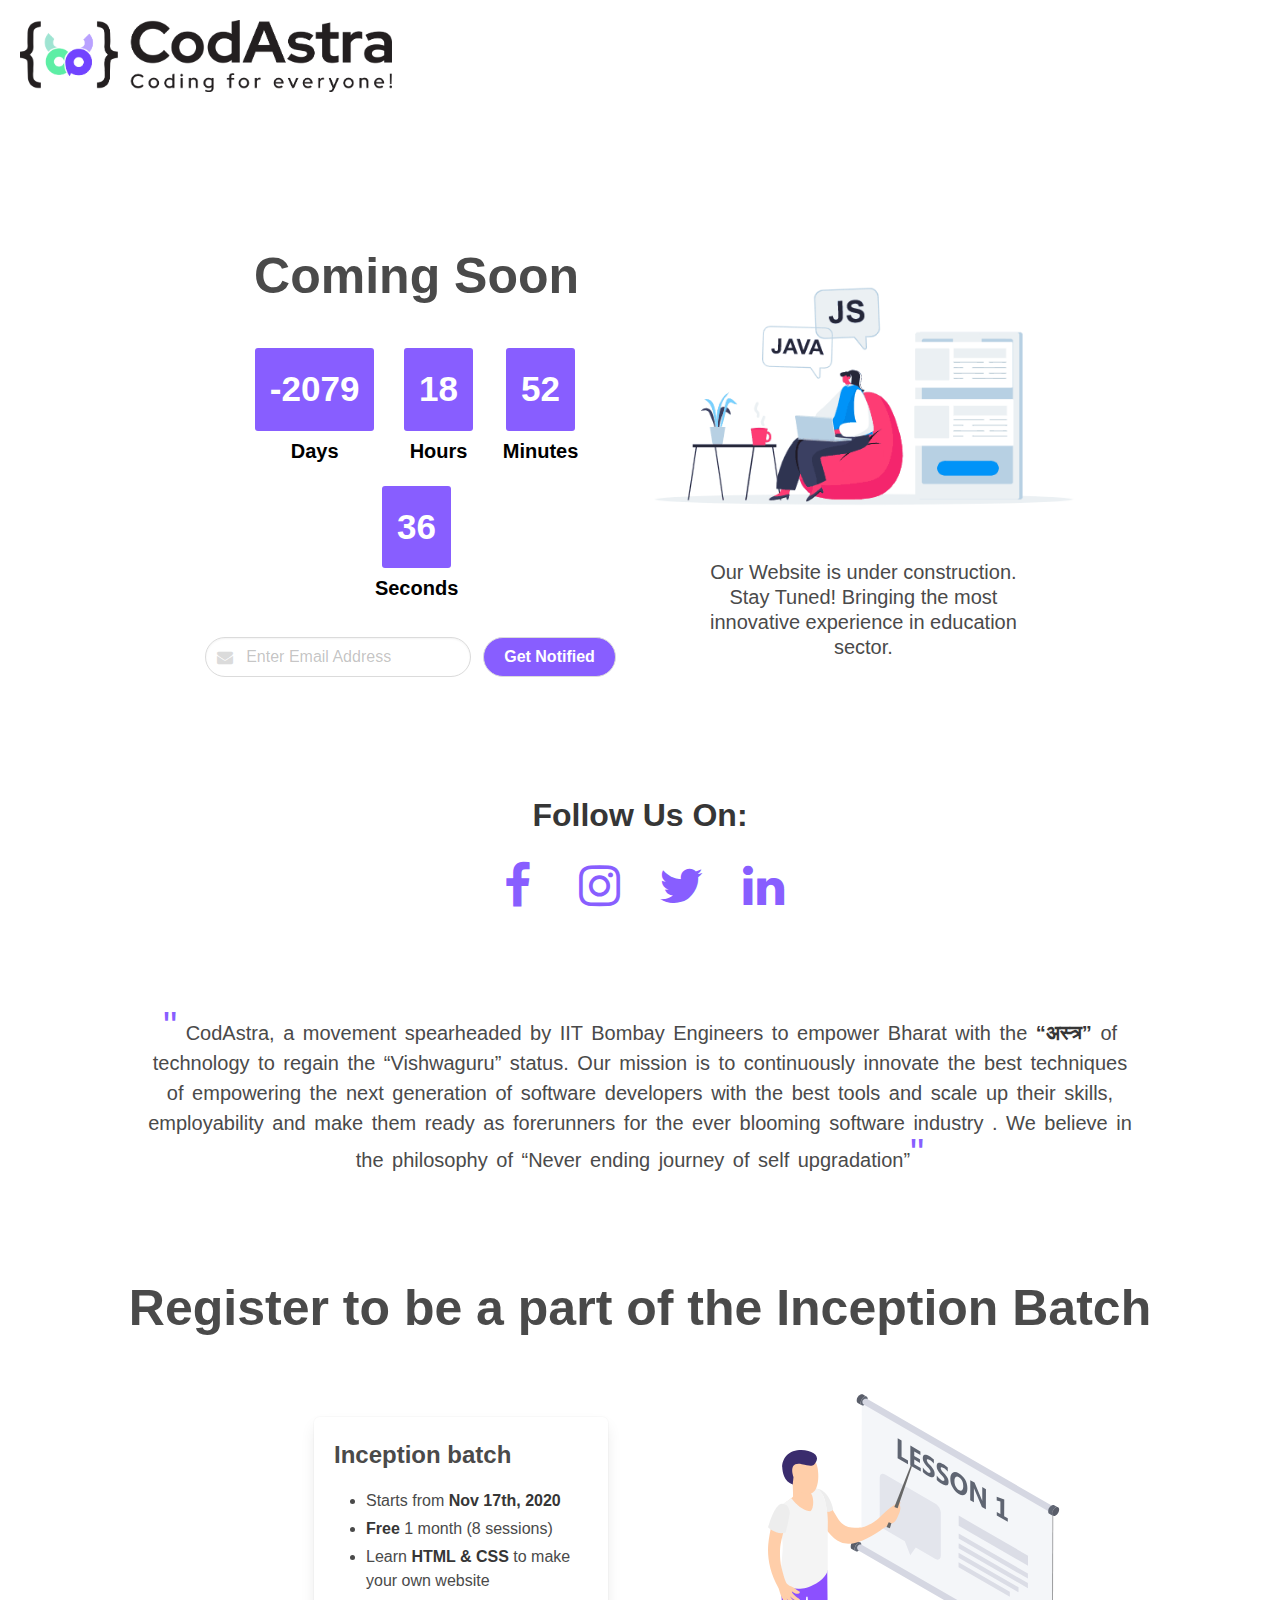
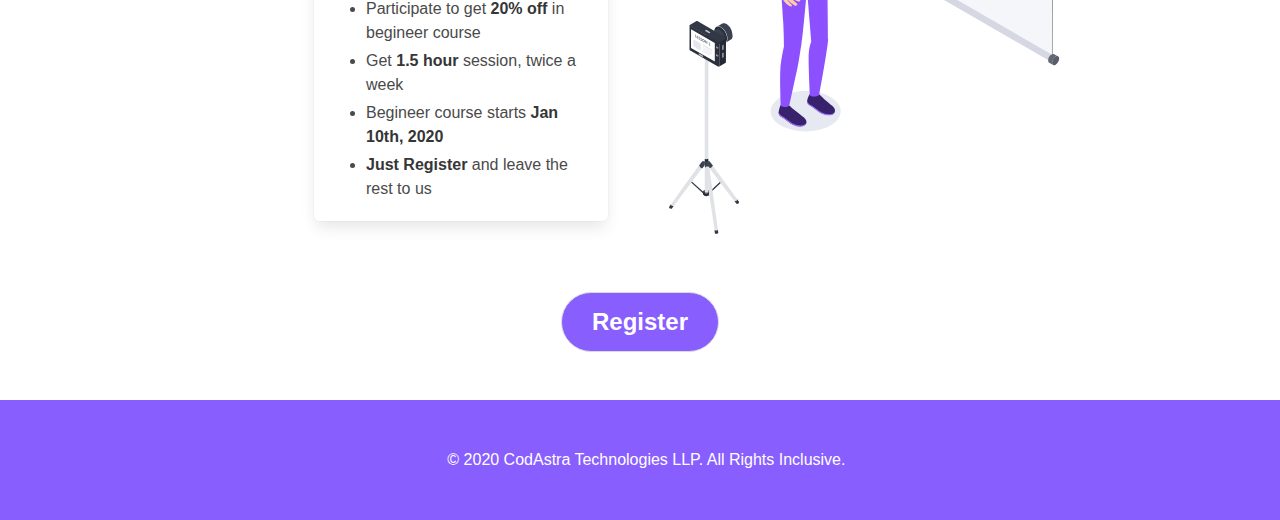
==== commit 5e4840f6: "little changes on google search and date changed" ====
--- a/index.html
+++ b/index.html
@@ -7,9 +7,9 @@
 
 	<meta name="google-site-verification" content="6bMYPaGXX0fCjIIKfyFpYN__Y8EJwJF0Ty5dPbvxd6M" />
 	<!-- Google Search verification meta tag -->
-	<meta name="description"
-		content="Now everyone can be a coder. Codastra is a coding teching platform that empowers people of all age to not only learn but implement and make real life projects that they can be proud of.">
-
+	<meta name="description" content="Codastra is a platform that allows people of all age to learn to code, through practise. Start your journey towards the world of coding Today!">
+	<meta name="keywords" content="HTML, CSS, JavaScript, Coding Classes, Codeastra, Codastra, Codeastra India,coaching, learn coding, python">
+	<meta name="author" content="Codastra">
 
 	<link rel='icon' href='static/img/favicon.ico' type='image/x-icon'>
 
@@ -113,7 +113,8 @@
 					</div>
 					<div class="column">
 						<div class="work-gif-container">
-							<img src="static/img/Work.gif" alt="Learn Coding Java and C++ with codastra, become a developer" class="work-gif">
+							<img src="static/img/Work.gif"
+								alt="Learn Coding Java and C++ with codastra, become a developer" class="work-gif">
 							<div class="subtitle construction-text-container">
 								<span>Our Website is under construction. Stay Tuned! Bringing the most innovative
 									experience
@@ -200,12 +201,12 @@
 							<div class="content">
 								<span class="has-text-weight-bold is-size-4 has-text-centered">Inception batch</span>
 								<ul class="has-text-weight-light is-size-6 has-text-left">
-									<li>Starts from <strong>Oct 17th, 2020</strong></li>
+									<li>Starts from <strong>Nov 17th, 2020</strong></li>
 									<li><strong>Free</strong> 1 month (8 sessions)</li>
 									<li>Learn <strong>HTML & CSS</strong> to make your own website</li>
 									<li>Participate to get <strong>20% off</strong> in begineer course</li>
 									<li>Get <strong>1.5 hour</strong> session, twice a week</li>
-									<li>Begineer course starts <strong>Dec 1st, 2020</strong></li>
+									<li>Begineer course starts <strong>Jan 10th, 2020</strong></li>
 									<li><strong>Just Register</strong> and leave the rest to us</li>
 								</ul>
 							</div>
@@ -215,7 +216,8 @@
 				</div>
 				<div class="column">
 					<div class="school-img-container">
-						<img src="static/img/school.svg" alt="School of Coding, learn to be a coder, coding classes" class="school-img">
+						<img src="static/img/school.svg" alt="School of Coding, learn to be a coder, coding classes"
+							class="school-img">
 					</div>
 				</div>
 			</div>
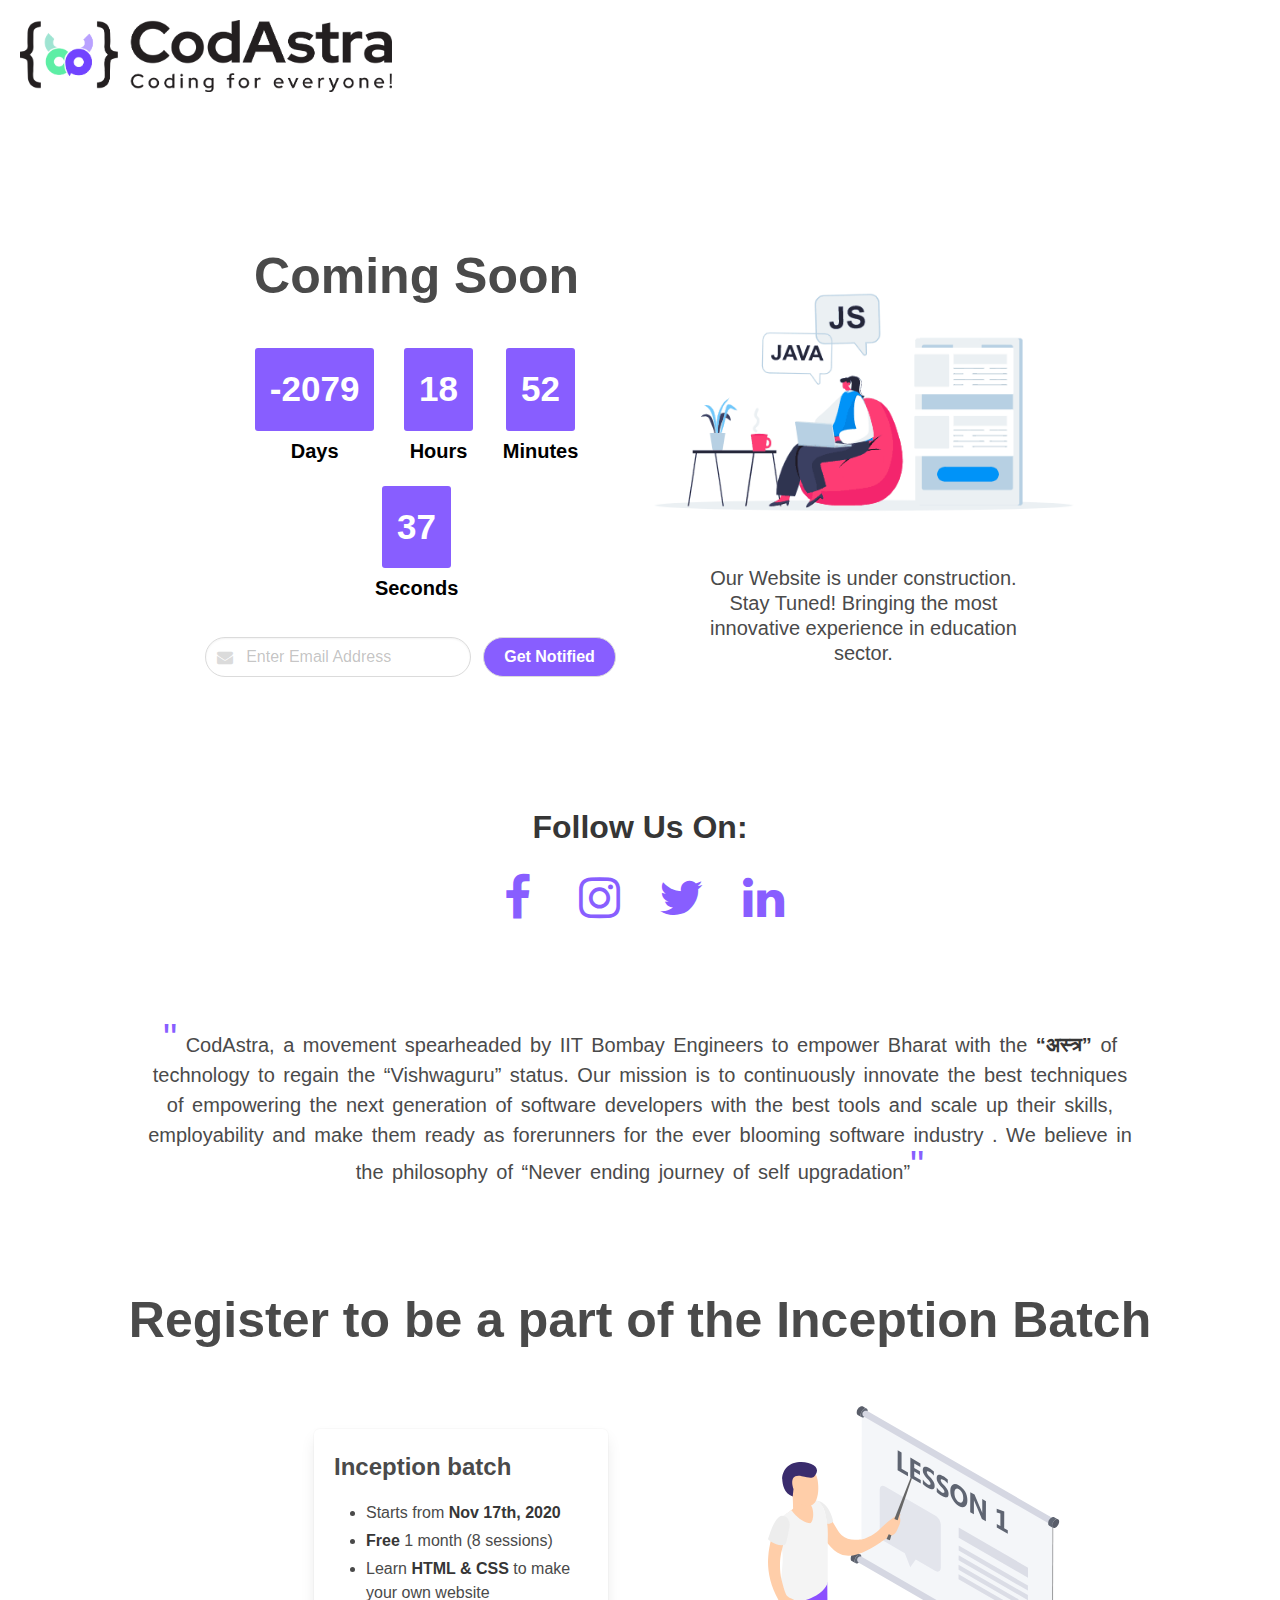
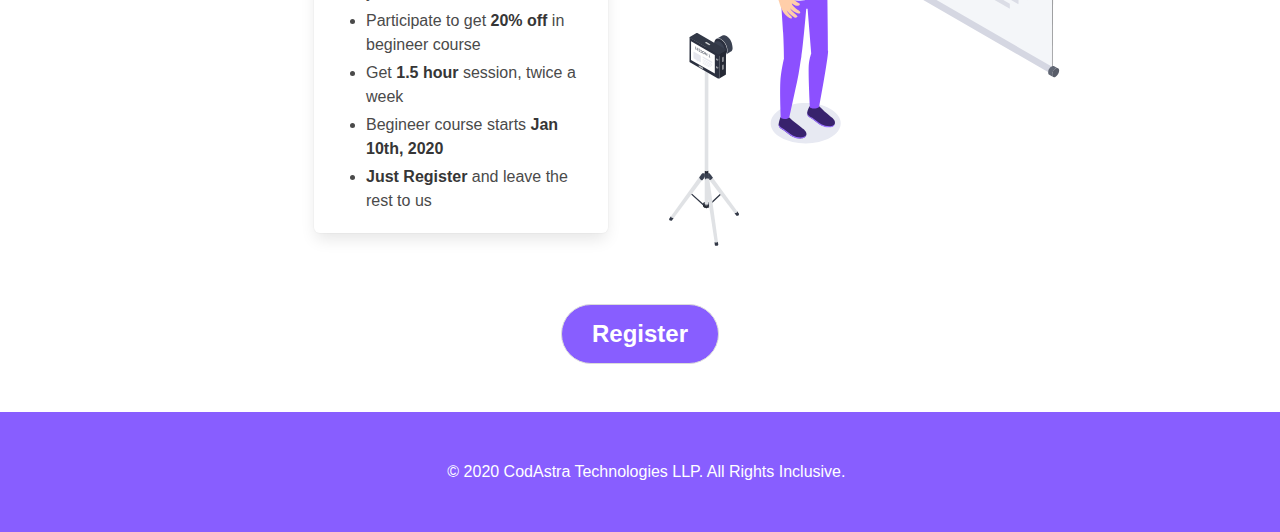
==== commit 777d3ce7: "get notified working error" ====
--- a/index.html
+++ b/index.html
@@ -101,11 +101,12 @@
 											</span>
 										</p>
 										<p class="control">
-											<a class="button get-notified-button is-rounded">
+										<button class="button get-notified-button is-rounded" onclick="GetNotified()">
 												Get Notified
-											</a>
+										</button>
 										</p>
 									</div>
+									<p id="get-notified-error-id" class="help hide">Email System is down, please register from the button at end of this page. Thank You!</p>
 								</div>
 							</div>
 
